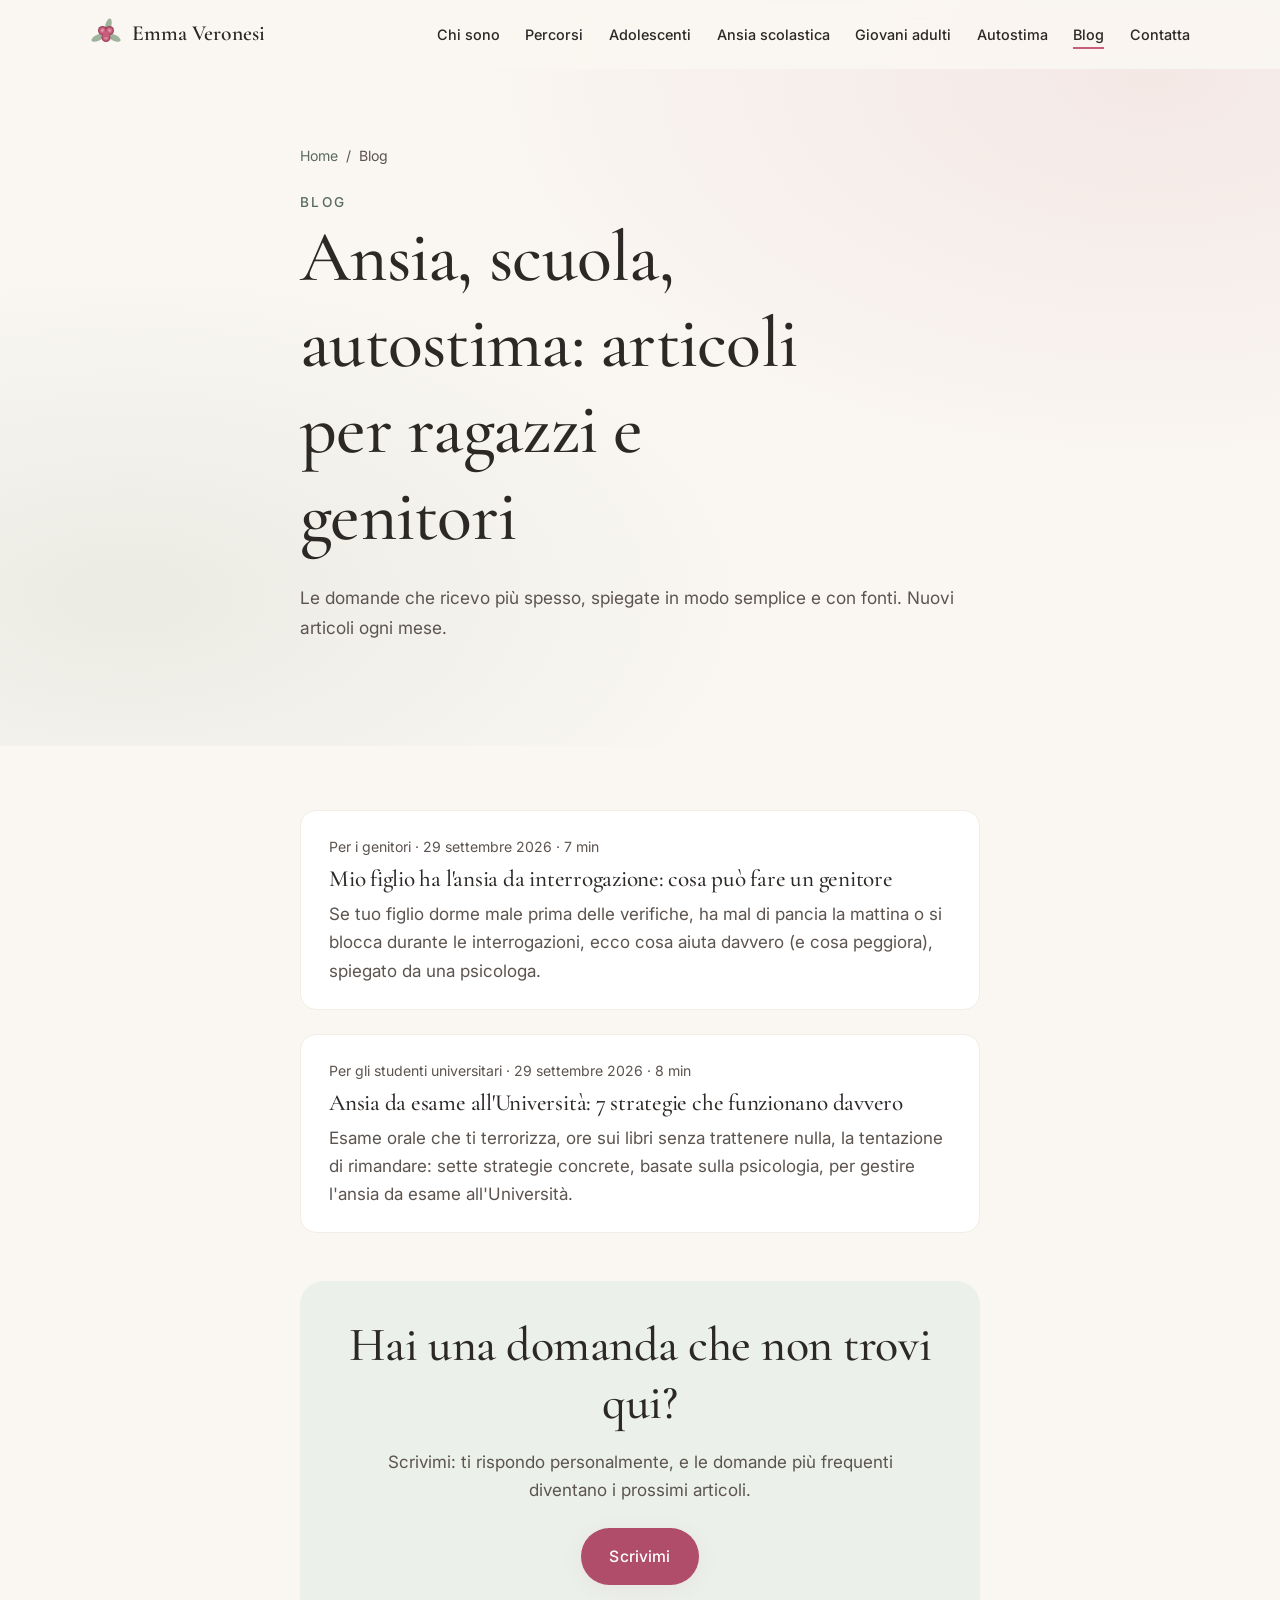
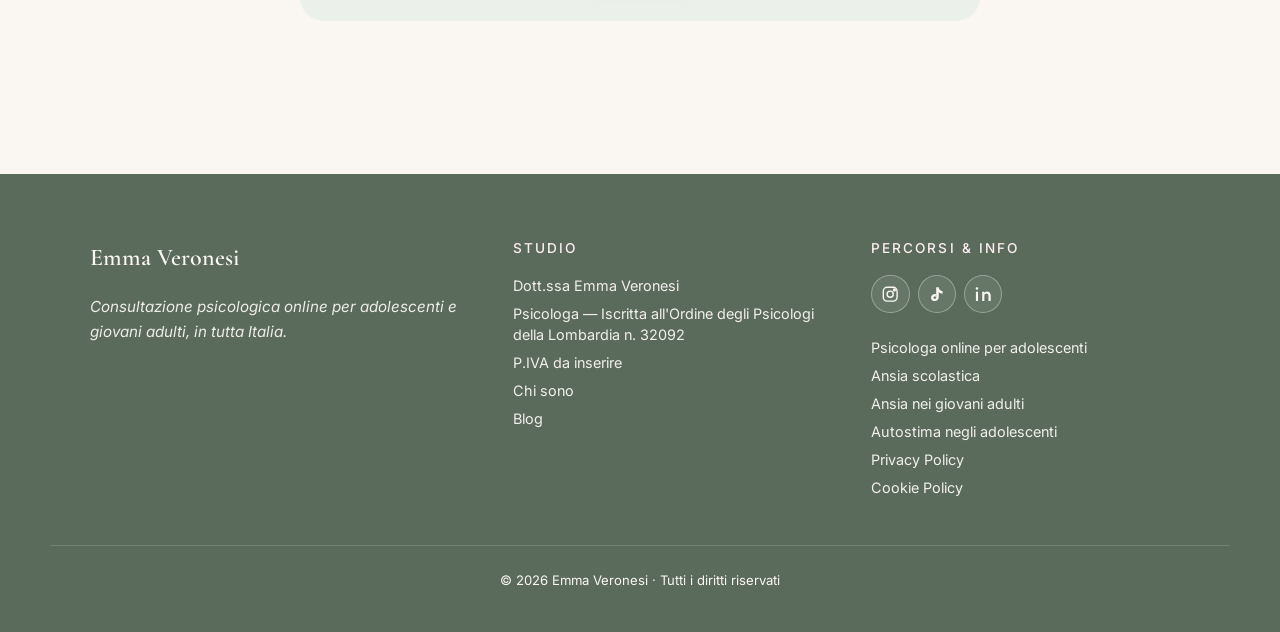
==== blog/index.html @ 48b8c6ce "SEO/GEO: deeper landing pages, entity schema, chi-sono, blog, llms.txt, speed fixes Search Console (" ====
<!DOCTYPE html>
<html lang="it">
<head>
  <meta charset="UTF-8" />
  <meta name="viewport" content="width=device-width, initial-scale=1.0" />
  <meta name="theme-color" content="#FAF7F2" />
  <title>Blog: ansia, scuola, autostima per ragazzi e genitori | Emma Veronesi</title>
  <meta name="description" content="Articoli chiari, scritti da una psicologa, su ansia scolastica, ansia da esame, autostima e crescita per adolescenti, giovani adulti e genitori." />
  <meta name="robots" content="index, follow, max-image-preview:large, max-snippet:-1" />
  <meta name="author" content="Dott.ssa Emma Veronesi" />
  <link rel="canonical" href="https://emma-allenamente.com/blog/index.html" />

  <meta property="og:site_name" content="Emma Veronesi — Psicologa online" />
  <meta property="og:title" content="Blog: ansia, scuola, autostima per ragazzi e genitori | Emma Veronesi" />
  <meta property="og:description" content="Articoli chiari, scritti da una psicologa, su ansia scolastica, ansia da esame, autostima e crescita per adolescenti, giovani adulti e genitori." />
  <meta property="og:image" content="https://emma-allenamente.com/assets/img/og-card.jpg" />
  <meta property="og:image:width" content="1200" />
  <meta property="og:image:height" content="630" />
  <meta property="og:image:alt" content="Camelia rosa, simbolo di Allenamente — Emma Veronesi psicologa" />
  <meta property="og:url" content="https://emma-allenamente.com/blog/index.html" />
  <meta property="og:type" content="website" />
  <meta property="og:locale" content="it_IT" />
  <meta name="twitter:card" content="summary_large_image" />
  <meta name="twitter:title" content="Blog: ansia, scuola, autostima per ragazzi e genitori | Emma Veronesi" />
  <meta name="twitter:description" content="Articoli chiari, scritti da una psicologa, su ansia scolastica, ansia da esame, autostima e crescita per adolescenti, giovani adulti e genitori." />
  <meta name="twitter:image" content="https://emma-allenamente.com/assets/img/og-card.jpg" />

  <script type="application/ld+json">
{
  "@context": "https://schema.org",
  "@graph": [
    {
      "@type": "BreadcrumbList",
      "itemListElement": [
        {
          "@type": "ListItem",
          "position": 1,
          "name": "Home",
          "item": "https://emma-allenamente.com/"
        },
        {
          "@type": "ListItem",
          "position": 2,
          "name": "Blog",
          "item": "https://emma-allenamente.com/blog/index.html"
        }
      ]
    },
    {
      "@type": "Blog",
      "@id": "https://emma-allenamente.com/blog/index.html",
      "url": "https://emma-allenamente.com/blog/index.html",
      "name": "Blog di Emma Veronesi — ansia, scuola, autostima",
      "inLanguage": "it-IT",
      "isPartOf": {
        "@id": "https://emma-allenamente.com/#website"
      },
      "author": {
        "@id": "https://emma-allenamente.com/#emma"
      },
      "blogPost": [
        {
          "@type": "BlogPosting",
          "@id": "https://emma-allenamente.com/blog/ansia-da-interrogazione-cosa-puo-fare-un-genitore.html#articolo",
          "headline": "Mio figlio ha l'ansia da interrogazione: cosa può fare un genitore",
          "url": "https://emma-allenamente.com/blog/ansia-da-interrogazione-cosa-puo-fare-un-genitore.html",
          "datePublished": "2026-09-29"
        },
        {
          "@type": "BlogPosting",
          "@id": "https://emma-allenamente.com/blog/ansia-da-esame-universita-strategie.html#articolo",
          "headline": "Ansia da esame all'Università: 7 strategie che funzionano davvero",
          "url": "https://emma-allenamente.com/blog/ansia-da-esame-universita-strategie.html",
          "datePublished": "2026-09-29"
        }
      ]
    },
    {
      "@type": "Person",
      "@id": "https://emma-allenamente.com/#emma",
      "name": "Emma Veronesi",
      "givenName": "Emma",
      "familyName": "Veronesi",
      "honorificPrefix": "Dott.ssa",
      "jobTitle": "Psicologa",
      "description": "Psicologa iscritta all'Ordine degli Psicologi della Lombardia (n. 32092). Consultazione psicologica online per adolescenti e giovani adulti: ansia, scuola e Università, autostima, relazioni.",
      "url": "https://emma-allenamente.com/chi-sono.html",
      "image": {
        "@type": "ImageObject",
        "@id": "https://emma-allenamente.com/#ritratto",
        "url": "https://emma-allenamente.com/assets/img/emma-portrait-600.jpg",
        "width": 600,
        "height": 800,
        "caption": "Dott.ssa Emma Veronesi, psicologa"
      },
      "sameAs": [
        "https://www.instagram.com/allenamente.emma/",
        "https://www.tiktok.com/@allenamente.emma",
        "https://www.linkedin.com/in/emma-veronesi/",
        "https://www.opl.it/iscritti-ricerca-avanzata.php"
      ],
      "alumniOf": {
        "@type": "CollegeOrUniversity",
        "name": "Università Cattolica del Sacro Cuore",
        "sameAs": "https://www.unicatt.it/"
      },
      "hasCredential": [
        {
          "@type": "EducationalOccupationalCredential",
          "credentialCategory": "degree",
          "name": "Laurea magistrale in Psicologia per il Benessere: Empowerment, Riabilitazione e Tecnologie Positive",
          "recognizedBy": {
            "@type": "CollegeOrUniversity",
            "name": "Università Cattolica del Sacro Cuore"
          }
        },
        {
          "@type": "EducationalOccupationalCredential",
          "credentialCategory": "license",
          "name": "Iscrizione all'Albo degli Psicologi della Lombardia, n. 32092",
          "identifier": "32092",
          "recognizedBy": {
            "@type": "Organization",
            "name": "Ordine degli Psicologi della Lombardia",
            "url": "https://www.opl.it/"
          }
        }
      ],
      "knowsAbout": [
        "psicologia dell'adolescenza",
        "psicologia dei giovani adulti",
        "ansia",
        "ansia scolastica",
        "ansia da esame",
        "autostima",
        "gestione delle emozioni",
        "mindfulness",
        "psicologia positiva",
        "consultazione psicologica online"
      ],
      "knowsLanguage": [
        "it"
      ],
      "worksFor": {
        "@id": "https://emma-allenamente.com/#studio"
      }
    }
  ]
}
</script>

  <link rel="icon" type="image/svg+xml" href="../assets/img/favicon.svg" />
  <link rel="preconnect" href="https://fonts.googleapis.com" />
  <link rel="preconnect" href="https://fonts.gstatic.com" crossorigin />
  <link rel="stylesheet" href="https://fonts.googleapis.com/css2?family=Cormorant+Garamond:ital,wght@0,400;0,500;0,600;1,400;1,500&family=Inter:wght@400;500;600&display=swap" />
  <link rel="stylesheet" href="../assets/css/styles.css" />
</head>
<body>
  <header class="site-header">
    <nav class="nav container" aria-label="Navigazione principale">
      <a href="../index.html" class="nav-brand" aria-label="Emma Veronesi - Home">
        <img src="../assets/img/favicon.svg" alt="" aria-hidden="true" width="32" height="32" />
        <span>Emma Veronesi</span>
      </a>
      <button class="nav-toggle" aria-label="Apri menu" aria-expanded="false" aria-controls="primary-nav">
        <span></span><span></span><span></span>
      </button>
      <ul class="nav-links" id="primary-nav">
        <li><a href="../chi-sono.html">Chi sono</a></li>
        <li><a href="../index.html#servizi">Percorsi</a></li>
        <li><a href="../psicologo-online-adolescenti.html">Adolescenti</a></li>
        <li><a href="../ansia-scolastica.html">Ansia scolastica</a></li>
        <li><a href="../ansia-giovani-adulti.html">Giovani adulti</a></li>
        <li><a href="../autostima-adolescenti.html">Autostima</a></li>
        <li><a href="../blog/index.html" class="active" aria-current="page">Blog</a></li>
        <li><a href="../index.html#contatta">Contatta</a></li>
      </ul>
    </nav>
  </header>

  <main>
    <section class="landing-hero">
      <div class="container landing-narrow">
        <nav class="breadcrumb" aria-label="Percorso di navigazione">
          <a href="../index.html">Home</a>
          <span aria-hidden="true">/</span>
          <span>Blog</span>
        </nav>
        <p class="eyebrow">Blog</p>
        <h1>Ansia, scuola, autostima: articoli per ragazzi e genitori</h1>
        <p class="landing-lead">Le domande che ricevo più spesso, spiegate in modo semplice e con fonti. Nuovi articoli ogni mese.</p>
      </div>
    </section>

    <section class="landing-body">
      <div class="container landing-narrow">
        <div class="blog-list">
          <a class="blog-card" href="ansia-da-interrogazione-cosa-puo-fare-un-genitore.html">
            <p class="meta-articolo">Per i genitori · <time datetime="2026-09-29">29 settembre 2026</time> · 7 min</p>
            <h2>Mio figlio ha l'ansia da interrogazione: cosa può fare un genitore</h2>
            <p>Se tuo figlio dorme male prima delle verifiche, ha mal di pancia la mattina o si blocca durante le interrogazioni, ecco cosa aiuta davvero (e cosa peggiora), spiegato da una psicologa.</p>
          </a>
          <a class="blog-card" href="ansia-da-esame-universita-strategie.html">
            <p class="meta-articolo">Per gli studenti universitari · <time datetime="2026-09-29">29 settembre 2026</time> · 8 min</p>
            <h2>Ansia da esame all'Università: 7 strategie che funzionano davvero</h2>
            <p>Esame orale che ti terrorizza, ore sui libri senza trattenere nulla, la tentazione di rimandare: sette strategie concrete, basate sulla psicologia, per gestire l'ansia da esame all'Università.</p>
          </a>
        </div>

        <aside class="landing-cta" style="margin-top:3rem">
          <h2>Hai una domanda che non trovi qui?</h2>
          <p>Scrivimi: ti rispondo personalmente, e le domande più frequenti diventano i prossimi articoli.</p>
          <a href="../index.html#contatta" class="btn btn-primary">Scrivimi</a>
        </aside>
      </div>
    </section>
  </main>

  <!--
    ===========================================================
    FOOTER — dati professionali obbligatori per legge
    ===========================================================
    DATI DA AGGIORNARE: P.IVA (cerca "P.IVA da inserire").
  -->
  <footer class="site-footer">
    <div class="container">
      <div>
        <div class="footer-brand">Emma Veronesi</div>
        <p class="footer-tagline">Consultazione psicologica online per adolescenti e giovani adulti, in tutta Italia.</p>
      </div>

      <div class="footer-col">
        <p class="h5">Studio</p>
        <p>Dott.ssa Emma Veronesi</p>
        <p>Psicologa — Iscritta all'Ordine degli Psicologi della Lombardia n. 32092</p>
        <p>P.IVA da inserire</p>
        <p><a href="../chi-sono.html">Chi sono</a></p>
        <p><a href="../blog/index.html">Blog</a></p>
      </div>

      <div class="footer-col">
        <p class="h5">Percorsi &amp; Info</p>
        <div class="footer-social-links" aria-label="Canali social">
          <a class="social-icon-link social-instagram" href="https://www.instagram.com/allenamente.emma/" target="_blank" rel="noopener me" aria-label="Instagram di allenamente.emma">
            <svg viewBox="0 0 24 24" aria-hidden="true">
              <rect x="3" y="3" width="18" height="18" rx="5" />
              <circle cx="12" cy="12" r="4" />
              <circle cx="17.5" cy="6.5" r="1.2" />
            </svg>
          </a>
          <a class="social-icon-link social-tiktok" href="https://www.tiktok.com/@allenamente.emma" target="_blank" rel="noopener me" aria-label="TikTok di allenamente.emma">
            <svg viewBox="0 0 24 24" aria-hidden="true">
              <path d="M14 3c.4 3 2.1 4.9 5 5.2v3.1c-1.8-.1-3.4-.7-5-1.8v6.2c0 3.2-2.2 5.3-5.2 5.3-2.8 0-4.8-1.9-4.8-4.5 0-2.8 2.2-4.7 5.2-4.7.4 0 .8 0 1.1.1v3.3c-.4-.1-.8-.2-1.2-.2-1.1 0-1.9.6-1.9 1.5s.7 1.5 1.7 1.5c1.1 0 1.8-.7 1.8-2V3h3.3Z" />
            </svg>
          </a>
          <a class="social-icon-link social-linkedin" href="https://www.linkedin.com/in/emma-veronesi/" target="_blank" rel="noopener me" aria-label="LinkedIn di Emma Veronesi">
            <svg viewBox="0 0 24 24" aria-hidden="true">
              <path d="M5.3 8.7H2.5V21h2.8V8.7ZM3.9 3C2.9 3 2.2 3.7 2.2 4.6s.7 1.6 1.7 1.6 1.7-.7 1.7-1.6S4.9 3 3.9 3ZM21.8 14c0-3.7-2-5.6-4.7-5.6-2.1 0-3.1 1.2-3.6 2V8.7h-2.8V21h2.8v-6.8c0-1.8 1-3 2.5-3s2.9 1.1 2.9 3.1V21h2.9v-7Z" />
            </svg>
          </a>
        </div>
        <p><a href="../psicologo-online-adolescenti.html">Psicologa online per adolescenti</a></p>
        <p><a href="../ansia-scolastica.html">Ansia scolastica</a></p>
        <p><a href="../ansia-giovani-adulti.html">Ansia nei giovani adulti</a></p>
        <p><a href="../autostima-adolescenti.html">Autostima negli adolescenti</a></p>
        <p><a href="../privacy.html">Privacy Policy</a></p>
        <p><a href="../cookie.html">Cookie Policy</a></p>
      </div>
    </div>

    <div class="footer-bottom">
      © <span data-year>2026</span> Emma Veronesi · Tutti i diritti riservati
    </div>
  </footer>

  <script src="../assets/js/config.js"></script>
  <script src="../assets/js/main.js"></script>
</body>
</html>
---- assets/css/styles.css ----
/* ============================================================
   Sito Emma Veronesi — Foglio di stile principale
   Palette derivata dalla camelia: rosa cipria + verde salvia
   ============================================================ */

/* ---------- Design tokens ---------- */
:root {
  /* Colori */
  --rosa-camelia: #C75D7A;
  --rosa-bottone: #B04D6A; /* rosa più scuro per i bottoni: contrasto AA con testo bianco */
  --rosa-cipria:  #E8A5B3;
  --rosa-pallido: #F5D5DD;
  --rosa-velo:    #FBEEF1;
  --verde-salvia: #8FA68E;
  --verde-foglia: #5A6B5C;
  --verde-velo:   #EBF0EA;
  --crema:        #FAF7F2;
  --crema-scuro:  #F2EDE5;
  --testo:        #2C2826;
  --testo-soft:   #5C544F;
  --bianco:       #FFFFFF;

  /* Tipografia */
  --font-serif: 'Cormorant Garamond', Georgia, 'Times New Roman', serif;
  --font-sans:  'Inter', -apple-system, BlinkMacSystemFont, 'Segoe UI', sans-serif;

  /* Spaziature */
  --space-xs:  0.5rem;
  --space-s:   1rem;
  --space-m:   1.5rem;
  --space-l:   2.5rem;
  --space-xl:  4rem;
  --space-xxl: 6rem;

  /* Layout */
  --content-max: 1180px;
  --reading-max: 680px;
  --radius-s: 8px;
  --radius-m: 16px;
  --radius-l: 24px;
  --radius-pill: 999px;

  /* Ombre */
  --shadow-soft: 0 4px 20px rgba(199, 93, 122, 0.08);
  --shadow-medium: 0 8px 40px rgba(199, 93, 122, 0.12);
  --shadow-strong: 0 16px 60px rgba(90, 107, 92, 0.15);

  /* Animazioni */
  --ease: cubic-bezier(0.4, 0, 0.2, 1);
  --transition-fast: 200ms var(--ease);
  --transition: 350ms var(--ease);
}

/* ---------- Reset ---------- */
*, *::before, *::after { box-sizing: border-box; }
* { margin: 0; padding: 0; }

html {
  scroll-behavior: smooth;
  scroll-padding-top: 90px;
  -webkit-font-smoothing: antialiased;
  -moz-osx-font-smoothing: grayscale;
  text-size-adjust: 100%;
}

body {
  font-family: var(--font-sans);
  font-size: 17px;
  line-height: 1.65;
  color: var(--testo);
  background-color: var(--crema);
  overflow-x: hidden;
}

img, svg { display: block; max-width: 100%; height: auto; }
button { cursor: pointer; font: inherit; border: none; background: none; }
a { color: inherit; text-decoration: none; }
ul, ol { list-style: none; }

/* ---------- Tipografia ---------- */
h1, h2, h3, h4 {
  font-family: var(--font-serif);
  font-weight: 500;
  line-height: 1.2;
  letter-spacing: -0.01em;
  color: var(--testo);
}

h1 { font-size: clamp(2.5rem, 6vw, 4.5rem); }
h2 { font-size: clamp(2rem, 4vw, 3rem); }
h3 { font-size: clamp(1.4rem, 2.5vw, 1.75rem); }

p { color: var(--testo-soft); }

.eyebrow {
  font-family: var(--font-sans);
  font-size: 0.85rem;
  font-weight: 500;
  letter-spacing: 0.18em;
  text-transform: uppercase;
  color: var(--verde-foglia);
}

/* ---------- Layout helpers ---------- */
.container {
  max-width: var(--content-max);
  margin-inline: auto;
  padding-inline: clamp(1.25rem, 4vw, 2.5rem);
}

section {
  padding-block: clamp(4rem, 10vw, 7rem);
}

section.bg-velo {
  background-color: var(--rosa-velo);
}

section.bg-crema-scuro {
  background-color: var(--crema-scuro);
}

.section-header {
  text-align: center;
  max-width: 720px;
  margin: 0 auto var(--space-xl);
}

.section-header .eyebrow {
  display: inline-block;
  margin-bottom: var(--space-s);
}

.section-header h2 {
  margin-bottom: var(--space-m);
}

.section-header p {
  font-size: 1.1rem;
}

/* ---------- Bottoni ---------- */
.btn {
  display: inline-flex;
  align-items: center;
  gap: 0.5rem;
  padding: 0.95rem 1.75rem;
  border-radius: var(--radius-pill);
  font-weight: 500;
  font-size: 0.98rem;
  letter-spacing: 0.01em;
  transition: all var(--transition);
  white-space: nowrap;
  text-align: center;
  justify-content: center;
}

.btn-primary {
  background-color: var(--rosa-bottone);
  color: var(--bianco);
  box-shadow: var(--shadow-soft);
}

.btn-primary:hover {
  background-color: #9E4260;
  transform: translateY(-2px);
  box-shadow: var(--shadow-medium);
}

.btn-secondary {
  background-color: transparent;
  color: var(--verde-foglia);
  border: 1.5px solid var(--verde-salvia);
}

.btn-secondary:hover {
  background-color: var(--verde-velo);
  border-color: var(--verde-foglia);
}

.btn-whatsapp {
  background-color: #25D366;
  color: var(--bianco);
}

.btn-whatsapp:hover {
  background-color: #1DA851;
  transform: translateY(-2px);
}

.btn-disabled,
.btn-disabled:hover {
  background-color: var(--verde-salvia);
  color: var(--bianco);
  cursor: not-allowed;
  opacity: 0.72;
  transform: none;
  box-shadow: none;
}

/* ---------- Header / Navigation ---------- */
.site-header {
  position: fixed;
  top: 0;
  left: 0;
  right: 0;
  z-index: 100;
  background-color: rgba(250, 247, 242, 0.85);
  backdrop-filter: saturate(180%) blur(20px);
  -webkit-backdrop-filter: saturate(180%) blur(20px);
  border-bottom: 1px solid transparent;
  transition: border-color var(--transition);
}

.site-header.scrolled {
  border-bottom-color: rgba(143, 166, 142, 0.2);
}

.nav {
  display: flex;
  align-items: center;
  justify-content: space-between;
  padding-block: 1rem;
}

.nav-brand {
  display: flex;
  align-items: center;
  gap: 0.6rem;
  font-family: var(--font-serif);
  font-size: 1.35rem;
  font-weight: 600;
  color: var(--testo);
}

.nav-brand img { width: 32px; height: 32px; }

.nav-links {
  display: flex;
  gap: 1.6rem;
  align-items: center;
}

.nav-links a {
  font-size: 0.9rem;
  white-space: nowrap;
  font-weight: 500;
  color: var(--testo);
  position: relative;
  transition: color var(--transition-fast);
}

.nav-links a::after {
  content: '';
  position: absolute;
  bottom: -6px;
  left: 0;
  right: 0;
  height: 1.5px;
  background-color: var(--rosa-camelia);
  transform: scaleX(0);
  transition: transform var(--transition);
}

.nav-links a:hover::after,
.nav-links a.active::after {
  transform: scaleX(1);
}

.nav-toggle {
  display: none;
  width: 40px;
  height: 40px;
  position: relative;
}

.nav-toggle span {
  position: absolute;
  left: 8px;
  right: 8px;
  height: 2px;
  background-color: var(--testo);
  border-radius: 2px;
  transition: all var(--transition);
}

.nav-toggle span:nth-child(1) { top: 14px; }
.nav-toggle span:nth-child(2) { top: 19px; }
.nav-toggle span:nth-child(3) { top: 24px; }

.nav-toggle.open span:nth-child(1) {
  top: 19px;
  transform: rotate(45deg);
}
.nav-toggle.open span:nth-child(2) { opacity: 0; }
.nav-toggle.open span:nth-child(3) {
  top: 19px;
  transform: rotate(-45deg);
}

/* ---------- Hero ---------- */
.hero {
  position: relative;
  min-height: 100vh;
  display: flex;
  align-items: center;
  padding-top: 100px;
  padding-bottom: var(--space-xl);
  overflow: hidden;
}

.hero-grid {
  display: grid;
  grid-template-columns: 1.1fr 0.9fr;
  gap: clamp(2rem, 5vw, 5rem);
  align-items: center;
}

.hero-text .eyebrow {
  margin-bottom: var(--space-m);
}

.hero-text h1 {
  margin-bottom: var(--space-m);
  white-space: pre-line;
}

.hero-text h1 .accent {
  font-style: italic;
  color: var(--rosa-camelia);
  font-weight: 400;
}

.hero-text p {
  font-size: 1.15rem;
  margin-bottom: var(--space-l);
  max-width: 520px;
}

.hero-actions {
  display: flex;
  gap: var(--space-s);
  flex-wrap: wrap;
}

.hero-image {
  position: relative;
  aspect-ratio: 3 / 4;
  border-radius: var(--radius-l);
  overflow: hidden;
  box-shadow: var(--shadow-strong);
}

.hero-image img {
  width: 100%;
  height: 100%;
  object-fit: cover;
}

.hero-image::after {
  content: '';
  position: absolute;
  inset: 0;
  background: linear-gradient(180deg, transparent 60%, rgba(199, 93, 122, 0.15));
}

/* Decorazioni floating della camelia */
.hero-decoration {
  position: absolute;
  pointer-events: none;
  opacity: 0.55;
  z-index: 0;
}

.hero-decoration.top-right {
  top: 80px;
  right: -100px;
  width: 280px;
  transform: rotate(-15deg);
}

.hero-decoration.bottom-left {
  bottom: -80px;
  left: -120px;
  width: 320px;
  transform: rotate(25deg);
  opacity: 0.35;
}

.hero-decoration img {
  border-radius: 50%;
  filter: blur(0.5px);
}

/* ---------- Sezione Emma ---------- */
.emma-grid {
  display: grid;
  grid-template-columns: 0.9fr 1.1fr;
  gap: clamp(2rem, 5vw, 4.5rem);
  align-items: start;
}

.emma-portrait {
  position: relative;
  aspect-ratio: 4 / 5;
  border-radius: var(--radius-l);
  overflow: hidden;
  box-shadow: var(--shadow-medium);
}

.emma-portrait img {
  width: 100%;
  height: 100%;
  object-fit: cover;
}

.emma-portrait::before {
  content: '';
  position: absolute;
  top: -20px;
  left: -20px;
  right: 20px;
  bottom: 20px;
  border: 1.5px solid var(--rosa-cipria);
  border-radius: var(--radius-l);
  z-index: -1;
}

.emma-bio h2 {
  margin-bottom: var(--space-s);
}

.emma-credenziali {
  display: inline-block;
  margin-bottom: var(--space-l);
  padding: 0.4rem 0.95rem;
  background-color: var(--verde-velo);
  color: var(--verde-foglia);
  border-radius: var(--radius-pill);
  font-size: 0.85rem;
  font-weight: 500;
}

.emma-bio p {
  margin-bottom: var(--space-m);
  font-size: 1.02rem;
}

.emma-valori {
  margin-top: var(--space-xl);
  display: grid;
  grid-template-columns: repeat(auto-fit, minmax(220px, 1fr));
  gap: var(--space-m);
}

.valore-card {
  padding: var(--space-m);
  background-color: var(--bianco);
  border-radius: var(--radius-m);
  border: 1px solid var(--crema-scuro);
  transition: all var(--transition);
}

.valore-card:hover {
  transform: translateY(-4px);
  box-shadow: var(--shadow-soft);
  border-color: var(--rosa-cipria);
}

.valore-card h4,
.valore-card .h4 {
  font-size: 1.15rem;
  margin-bottom: var(--space-xs);
  color: var(--rosa-camelia);
}

.valore-card p {
  font-size: 0.95rem;
  line-height: 1.55;
}

/* ---------- Sezione Servizi ---------- */
.servizi-grid {
  display: grid;
  grid-template-columns: repeat(auto-fit, minmax(260px, 1fr));
  gap: var(--space-m);
  margin-bottom: var(--space-xxl);
}

.servizio-card {
  padding: var(--space-l) var(--space-m);
  background-color: var(--bianco);
  border-radius: var(--radius-m);
  text-align: center;
  transition: all var(--transition);
  border: 1px solid transparent;
}

.servizio-card:hover {
  transform: translateY(-6px);
  box-shadow: var(--shadow-medium);
  border-color: var(--rosa-cipria);
}

.servizio-icon {
  width: 64px;
  height: 64px;
  margin: 0 auto var(--space-m);
  display: flex;
  align-items: center;
  justify-content: center;
  background-color: var(--rosa-velo);
  border-radius: 50%;
  color: var(--rosa-camelia);
}

.servizio-icon svg { width: 30px; height: 30px; }

.servizio-card h3 {
  margin-bottom: var(--space-s);
  font-size: 1.4rem;
}

.servizio-card p {
  font-size: 0.97rem;
  line-height: 1.6;
}

/* Modalità (come funziona) */
.modalita {
  background-color: var(--verde-velo);
  border-radius: var(--radius-l);
  padding: clamp(2rem, 5vw, 3.5rem);
}

.modalita h3 {
  text-align: center;
  margin-bottom: var(--space-l);
  color: var(--verde-foglia);
}

.modalita-passi {
  display: grid;
  grid-template-columns: repeat(auto-fit, minmax(220px, 1fr));
  gap: var(--space-l);
  position: relative;
}

.passo {
  text-align: center;
  position: relative;
}

.passo-numero {
  display: inline-flex;
  width: 48px;
  height: 48px;
  align-items: center;
  justify-content: center;
  background-color: var(--rosa-camelia);
  color: var(--bianco);
  border-radius: 50%;
  font-family: var(--font-serif);
  font-size: 1.4rem;
  font-weight: 600;
  margin-bottom: var(--space-s);
}

.passo h4 {
  font-family: var(--font-serif);
  font-size: 1.25rem;
  margin-bottom: var(--space-xs);
  color: var(--testo);
}

.passo p {
  font-size: 0.95rem;
  line-height: 1.55;
}

/* ---------- FAQ ---------- */
.faq-list {
  max-width: 760px;
  margin: 0 auto;
  display: flex;
  flex-direction: column;
  gap: var(--space-s);
}

.faq-item {
  background-color: var(--bianco);
  border-radius: var(--radius-m);
  box-shadow: var(--shadow-soft);
  padding: 0;
  overflow: hidden;
}

.faq-item summary {
  cursor: pointer;
  list-style: none;
  font-family: var(--font-serif);
  font-size: 1.15rem;
  font-weight: 500;
  color: var(--testo);
  padding: 1.1rem 1.35rem;
  position: relative;
  padding-right: 3rem;
}

.faq-item summary::-webkit-details-marker {
  display: none;
}

.faq-item summary::after {
  content: "+";
  position: absolute;
  right: 1.25rem;
  top: 50%;
  transform: translateY(-50%);
  color: var(--rosa-camelia);
  font-size: 1.4rem;
  font-weight: 400;
  line-height: 1;
}

.faq-item[open] summary::after {
  content: "−";
}

.faq-item p {
  padding: 0 1.35rem 1.25rem;
  margin: 0;
  font-size: 0.97rem;
  line-height: 1.65;
  color: var(--testo-soft);
}

/* ---------- Sezione Contatta ---------- */
.contatta-grid {
  display: grid;
  grid-template-columns: 1.3fr 1fr;
  gap: var(--space-xl);
  max-width: 1080px;
  margin: 0 auto;
}

.contatta-form {
  background-color: var(--bianco);
  padding: clamp(1.75rem, 4vw, 2.5rem);
  border-radius: var(--radius-l);
  box-shadow: var(--shadow-soft);
}

.form-row {
  margin-bottom: var(--space-m);
}

.form-row label {
  display: block;
  font-size: 0.9rem;
  font-weight: 500;
  color: var(--testo);
  margin-bottom: 0.4rem;
}

.form-row input,
.form-row textarea {
  width: 100%;
  padding: 0.85rem 1rem;
  border: 1.5px solid var(--crema-scuro);
  border-radius: var(--radius-s);
  font-family: var(--font-sans);
  font-size: 1rem;
  color: var(--testo);
  background-color: var(--crema);
  transition: all var(--transition-fast);
}

.form-row input:focus,
.form-row textarea:focus {
  outline: none;
  border-color: var(--rosa-cipria);
  background-color: var(--bianco);
  box-shadow: 0 0 0 4px var(--rosa-velo);
}

.form-row textarea {
  resize: vertical;
  min-height: 130px;
}

.form-consent {
  display: flex;
  align-items: flex-start;
  gap: 0.7rem;
  margin-bottom: var(--space-m);
  font-size: 0.9rem;
  color: var(--testo-soft);
  line-height: 1.5;
}

.form-consent input {
  margin-top: 0.3rem;
  width: 18px;
  height: 18px;
  accent-color: var(--rosa-camelia);
  flex-shrink: 0;
}

.form-consent a {
  color: #A8496A;
  text-decoration: underline;
}

.form-row.honeypot {
  position: absolute;
  left: -9999px;
  pointer-events: none;
  opacity: 0;
}

.form-feedback {
  margin-top: var(--space-m);
  padding: var(--space-s) var(--space-m);
  border-radius: var(--radius-s);
  font-size: 0.95rem;
  display: none;
}

.form-feedback.success {
  display: block;
  background-color: var(--verde-velo);
  color: var(--verde-foglia);
  border-left: 3px solid var(--verde-salvia);
}

.form-feedback.error {
  display: block;
  background-color: var(--rosa-velo);
  color: var(--rosa-camelia);
  border-left: 3px solid var(--rosa-camelia);
}

/* Sidebar contatti (WhatsApp + avviso) */
.contatta-side {
  display: flex;
  flex-direction: column;
  gap: var(--space-m);
}

.whatsapp-card {
  background: linear-gradient(135deg, var(--verde-velo) 0%, var(--rosa-velo) 100%);
  padding: var(--space-l);
  border-radius: var(--radius-l);
  text-align: center;
}

.whatsapp-card h4,
.whatsapp-card .h4 {
  font-family: var(--font-serif);
  font-size: 1.3rem;
  margin-bottom: var(--space-s);
  color: var(--testo);
}

.whatsapp-card p {
  font-size: 0.95rem;
  margin-bottom: var(--space-m);
}

.social-card {
  background-color: var(--bianco);
  padding: var(--space-l);
  border-radius: var(--radius-l);
  text-align: center;
  box-shadow: var(--shadow-soft);
}

.social-card h4,
.social-card .h4 {
  font-family: var(--font-serif);
  font-size: 1.3rem;
  margin-bottom: var(--space-s);
  color: var(--testo);
}

.social-card p {
  font-size: 0.95rem;
  margin-bottom: var(--space-m);
}

.social-links {
  display: flex;
  flex-wrap: wrap;
  justify-content: center;
  gap: var(--space-xs);
}

.social-links a {
  display: inline-flex;
  align-items: center;
  justify-content: center;
  padding: 0.55rem 0.9rem;
  border-radius: var(--radius-pill);
  border: 1px solid var(--verde-salvia);
  color: var(--verde-foglia);
  font-size: 0.9rem;
  font-weight: 500;
}

.social-links a:hover {
  background-color: var(--verde-velo);
}

.social-links-icons {
  gap: var(--space-s);
}

.social-icon-link {
  display: inline-grid;
  place-items: center;
  width: 2.9rem;
  height: 2.9rem;
  padding: 0;
  border-radius: 50%;
  box-sizing: border-box;
}

.social-links .social-icon-link {
  padding: 0;
}

.social-icon-link svg {
  display: block;
  width: 1.35rem;
  height: 1.35rem;
  fill: none;
  stroke: currentColor;
  stroke-width: 1.8;
  stroke-linecap: round;
  stroke-linejoin: round;
}

.social-tiktok svg,
.social-linkedin svg {
  fill: currentColor;
  stroke: none;
}

.social-instagram {
  color: #C13584;
}

.social-tiktok {
  color: #111111;
}

.social-linkedin {
  color: #0A66C2;
}

.footer-social-links {
  display: flex;
  gap: var(--space-xs);
  margin-bottom: var(--space-m);
}

.footer-social-links .social-icon-link {
  width: 2.4rem;
  height: 2.4rem;
  border: 1px solid rgba(250, 247, 242, 0.35);
  color: var(--crema);
  background-color: rgba(250, 247, 242, 0.08);
}

.footer-social-links .social-icon-link:hover {
  border-color: var(--rosa-cipria);
  color: var(--rosa-cipria);
  background-color: rgba(250, 247, 242, 0.14);
}

.footer-social-links .social-icon-link svg {
  width: 1.15rem;
  height: 1.15rem;
}

.avviso-riservatezza {
  background-color: var(--crema-scuro);
  padding: var(--space-m);
  border-radius: var(--radius-m);
  border-left: 3px solid var(--verde-salvia);
}

.avviso-riservatezza p {
  font-size: 0.85rem;
  line-height: 1.55;
  color: var(--testo-soft);
  margin: 0;
}

/* ---------- Footer ---------- */
.site-footer {
  background-color: var(--verde-foglia);
  color: var(--crema);
  padding-block: var(--space-xl) var(--space-l);
}

.site-footer .container {
  display: grid;
  grid-template-columns: 1.2fr 1fr 1fr;
  gap: var(--space-l);
  align-items: start;
}

.footer-brand {
  font-family: var(--font-serif);
  font-size: 1.5rem;
  font-weight: 600;
  margin-bottom: var(--space-s);
}

.footer-tagline {
  font-style: italic;
  color: rgba(250, 247, 242, 0.92);
  font-size: 0.95rem;
}

.footer-col h5,
.footer-col .h5 {
  font-size: 0.85rem;
  letter-spacing: 0.15em;
  text-transform: uppercase;
  margin-bottom: var(--space-s);
  color: var(--rosa-velo);
  font-family: var(--font-sans);
  font-weight: 500;
}

.footer-col p,
.footer-col a {
  font-size: 0.9rem;
  color: rgba(250, 247, 242, 0.95);
  margin-bottom: 0.4rem;
  display: block;
  line-height: 1.5;
}

.footer-col a:hover {
  color: var(--rosa-cipria);
}

.footer-col .footer-social-links .social-icon-link {
  display: inline-grid;
  place-items: center;
  margin-bottom: 0;
  line-height: 1;
  padding: 0;
  box-sizing: border-box;
}

.footer-col .footer-social-links .social-icon-link svg {
  display: block;
  margin: 0;
}

.footer-bottom {
  max-width: var(--content-max);
  margin: var(--space-l) auto 0;
  padding: var(--space-m) clamp(1.25rem, 4vw, 2.5rem) 0;
  border-top: 1px solid rgba(250, 247, 242, 0.15);
  text-align: center;
  font-size: 0.82rem;
  color: var(--crema);
}

/* ---------- Pagine legali (privacy, cookie, 404) ---------- */
.legal-page {
  padding-top: 130px;
  padding-bottom: var(--space-xxl);
}

.legal-page .container {
  max-width: var(--reading-max);
}

.legal-page h1 {
  margin-bottom: var(--space-l);
  font-size: clamp(2rem, 4vw, 3rem);
}

.legal-page h2 {
  margin-top: var(--space-l);
  margin-bottom: var(--space-s);
  font-size: 1.5rem;
}

.legal-page h3 {
  margin-top: var(--space-m);
  margin-bottom: var(--space-xs);
  font-size: 1.2rem;
}

.legal-page p,
.legal-page li {
  margin-bottom: var(--space-s);
  line-height: 1.7;
}

.legal-page ul {
  padding-left: 1.5rem;
  list-style: disc;
}

.legal-page ul li { margin-bottom: 0.4rem; }

.legal-page a {
  color: var(--rosa-camelia);
  text-decoration: underline;
}

.back-home {
  display: inline-flex;
  align-items: center;
  gap: 0.4rem;
  margin-bottom: var(--space-l);
  color: var(--verde-foglia);
  font-size: 0.9rem;
}

.back-home:hover { color: var(--rosa-camelia); }

/* ---------- Landing pages (SEO intent) ---------- */
.landing-hero {
  padding: calc(80px + var(--space-xl)) 0 var(--space-xl);
  background:
    radial-gradient(ellipse at 90% 10%, rgba(216, 164, 168, 0.18), transparent 45%),
    radial-gradient(ellipse at 10% 80%, rgba(143, 163, 140, 0.14), transparent 40%),
    var(--crema, #FAF7F2);
}

.breadcrumb {
  display: flex;
  flex-wrap: wrap;
  gap: 0.5rem;
  align-items: center;
  font-size: 0.88rem;
  color: var(--testo-soft);
  margin-bottom: var(--space-m);
}

.breadcrumb a {
  color: var(--verde-foglia);
}

.breadcrumb a:hover {
  color: var(--rosa-camelia);
}

.landing-hero h1 {
  max-width: 16ch;
  margin-bottom: var(--space-m);
}

.landing-lead {
  max-width: 42rem;
  font-size: 1.08rem;
  line-height: 1.7;
  margin-bottom: var(--space-l);
}

.landing-body {
  padding: var(--space-xl) 0 calc(var(--space-xl) * 1.4);
}

.landing-narrow {
  max-width: 760px;
}

.landing-block {
  margin-bottom: var(--space-xl);
}

.landing-block h2 {
  margin-bottom: var(--space-m);
  color: var(--verde-foglia);
}

.landing-block p {
  margin-bottom: 1rem;
  line-height: 1.7;
}

.landing-list {
  margin: 0 0 1rem 1.2rem;
  padding: 0;
  list-style: disc;
}

.landing-list li {
  margin-bottom: 0.45rem;
  color: var(--testo-soft);
  line-height: 1.55;
}

.landing-cta {
  background-color: var(--verde-velo);
  border-radius: var(--radius-l);
  padding: clamp(1.5rem, 4vw, 2.25rem);
  margin: var(--space-xl) 0;
  text-align: center;
}

.landing-cta h2 {
  margin-bottom: var(--space-s);
}

.landing-cta p {
  max-width: 36rem;
  margin: 0 auto var(--space-m);
}

.landing-faq h2,
.related-paths h2 {
  margin-bottom: var(--space-m);
  color: var(--verde-foglia);
}

.related-grid {
  display: grid;
  grid-template-columns: repeat(auto-fit, minmax(200px, 1fr));
  gap: var(--space-s);
}

.related-card {
  display: block;
  padding: 1.1rem 1.2rem;
  background: var(--bianco);
  border-radius: var(--radius-m);
  box-shadow: var(--shadow-soft);
  color: var(--testo);
  font-family: var(--font-serif);
  font-size: 1.05rem;
  transition: transform 200ms var(--ease), box-shadow 200ms var(--ease);
}

.related-card:hover {
  transform: translateY(-2px);
  color: var(--rosa-camelia);
}

/* ---------- Animazioni reveal on scroll ---------- */
.reveal {
  opacity: 0;
  transform: translateY(20px);
  transition: opacity 700ms var(--ease), transform 700ms var(--ease);
}

.reveal.visible {
  opacity: 1;
  transform: translateY(0);
}

/* Riduce le animazioni se l'utente lo preferisce */
@media (prefers-reduced-motion: reduce) {
  *, *::before, *::after {
    animation-duration: 0.01ms !important;
    transition-duration: 0.01ms !important;
  }
  html { scroll-behavior: auto; }
  .reveal { opacity: 1; transform: none; }
}

/* ---------- Responsive ---------- */
@media (max-width: 900px) {
  .hero-grid,
  .emma-grid,
  .contatta-grid {
    grid-template-columns: 1fr;
  }

  .hero {
    min-height: auto;
    padding-top: 120px;
  }

  .hero-image {
    max-width: 380px;
    margin: 0 auto;
  }

  .emma-portrait {
    max-width: 380px;
    margin: 0 auto var(--space-l);
  }

  .emma-portrait::before { display: none; }

  .site-footer .container {
    grid-template-columns: 1fr;
    text-align: center;
  }
}

@media (max-width: 1000px) {
  .nav-toggle { display: block; }

  .nav-links {
    position: fixed;
    top: 70px;
    left: 0;
    right: 0;
    flex-direction: column;
    background-color: var(--crema);
    padding: var(--space-l) var(--space-m);
    gap: var(--space-m);
    border-bottom: 1px solid var(--crema-scuro);
    transform: translateY(-120%);
    transition: transform var(--transition);
  }

  .nav-links.open { transform: translateY(0); }

  .nav-links a {
    font-size: 1.1rem;
    padding-block: 0.5rem;
  }
}

@media (max-width: 720px) {
  .hero-decoration { display: none; }

  .hero-actions {
    flex-direction: column;
    align-items: stretch;
  }

  .btn { width: 100%; }
}

/* ---------- Aggiunte SEO/GEO (set 2026) ---------- */

/* Hero: nessuna animazione reveal sopra la piega (LCP) — vedi index.html */
.hero-text, .hero-image { opacity: 1; transform: none; }

/* Risposta diretta in apertura delle landing (snippet / AI answer) */
.risposta-diretta {
  border-left: 3px solid var(--rosa-camelia);
  background-color: var(--bianco);
  border-radius: 0 var(--radius-m) var(--radius-m) 0;
  padding: 1rem 1.25rem;
  margin: 0 0 var(--space-l);
  font-size: 1.05rem;
  line-height: 1.65;
  color: var(--testo);
}

/* Box "In breve" degli articoli */
.in-breve {
  background-color: var(--verde-velo);
  border-radius: var(--radius-m);
  padding: 1.25rem 1.5rem;
  margin: 0 0 var(--space-l);
}
.in-breve h2 {
  font-size: 1.1rem;
  margin-bottom: 0.5rem;
  color: var(--verde-foglia);
}
.in-breve ul { margin-left: 1.1rem; list-style: disc; }
.in-breve li { color: var(--testo-soft); margin-bottom: 0.3rem; }

/* Riquadro autore / revisione (E-E-A-T) */
.autore-box {
  display: flex;
  gap: 1rem;
  align-items: center;
  background-color: var(--bianco);
  border: 1px solid var(--crema-scuro);
  border-radius: var(--radius-m);
  padding: 1rem 1.25rem;
  margin: var(--space-l) 0;
}
.autore-box img { width: 64px; height: 64px; border-radius: 50%; object-fit: cover; flex-shrink: 0; }
.autore-box p { margin: 0; font-size: 0.92rem; }
.autore-box strong { color: var(--testo); }
.meta-articolo {
  font-size: 0.88rem;
  color: var(--testo-soft);
  margin-bottom: var(--space-m);
}

/* Elenco fonti in fondo alle pagine */
.fonti { font-size: 0.88rem; color: var(--testo-soft); }
.fonti ol { margin-left: 1.2rem; list-style: decimal; }
.fonti li { margin-bottom: 0.4rem; }
.fonti a, .landing-block a:not(.btn), .articolo a:not(.btn) {
  color: var(--verde-foglia);
  text-decoration: underline;
  text-decoration-color: var(--verde-salvia);
  text-underline-offset: 3px;
}
.fonti a:hover, .landing-block a:not(.btn):hover, .articolo a:not(.btn):hover { color: var(--rosa-camelia); }

/* Checklist sintomi */
.landing-check {
  margin: 0 0 1rem 0;
  padding: 0;
  display: grid;
  gap: 0.5rem;
}
.landing-check li {
  position: relative;
  padding-left: 1.6rem;
  color: var(--testo-soft);
  line-height: 1.55;
}
.landing-check li::before {
  content: "";
  position: absolute;
  left: 0; top: 0.45em;
  width: 0.75rem; height: 0.75rem;
  border-radius: 50%;
  background-color: var(--rosa-pallido);
  border: 1.5px solid var(--rosa-camelia);
}

/* Form di contatto nelle landing (versione compatta) */
.landing-form { margin: var(--space-xl) 0; }
.landing-form .contatta-form { max-width: 640px; margin: 0 auto; }
.landing-form h2 { text-align: center; margin-bottom: var(--space-s); }
.landing-form > p { text-align: center; max-width: 560px; margin: 0 auto var(--space-m); }

/* Blog */
.blog-list { display: grid; gap: var(--space-m); }
.blog-card {
  display: block;
  background-color: var(--bianco);
  border: 1px solid var(--crema-scuro);
  border-radius: var(--radius-m);
  padding: 1.5rem 1.75rem;
  transition: box-shadow var(--transition), transform var(--transition);
}
.blog-card:hover { box-shadow: var(--shadow-medium); transform: translateY(-2px); }
.blog-card h2 { font-size: 1.45rem; margin-bottom: 0.4rem; }
.blog-card .meta-articolo { margin-bottom: 0.5rem; }
.articolo h2 { margin: var(--space-l) 0 var(--space-s); color: var(--verde-foglia); }
.articolo h3 { margin: var(--space-m) 0 0.5rem; font-size: 1.25rem; }
.articolo p { margin-bottom: 1rem; line-height: 1.75; }
.articolo ul, .articolo ol { margin: 0 0 1rem 1.3rem; }
.articolo ul { list-style: disc; }
.articolo ol { list-style: decimal; }
.articolo li { color: var(--testo-soft); margin-bottom: 0.4rem; line-height: 1.6; }
.articolo blockquote {
  border-left: 3px solid var(--verde-salvia);
  padding: 0.25rem 0 0.25rem 1.1rem;
  margin: 0 0 1rem;
  font-style: italic;
  color: var(--testo-soft);
}

/* Pagina Chi sono */
.chi-sono-grid {
  display: grid;
  grid-template-columns: 300px 1fr;
  gap: var(--space-xl);
  align-items: start;
}
.chi-sono-grid img { border-radius: var(--radius-l); box-shadow: var(--shadow-medium); }
.scheda-dati { background-color: var(--bianco); border-radius: var(--radius-m); padding: 1.25rem 1.5rem; margin-top: var(--space-m); border: 1px solid var(--crema-scuro); }
.scheda-dati dl { display: grid; grid-template-columns: max-content 1fr; gap: 0.4rem 1rem; }
.scheda-dati dt { font-weight: 500; color: var(--testo); font-size: 0.92rem; }
.scheda-dati dd { color: var(--testo-soft); font-size: 0.92rem; margin: 0; }
@media (max-width: 720px) {
  .chi-sono-grid { grid-template-columns: 1fr; }
  .chi-sono-grid img { max-width: 300px; margin: 0 auto; }
  .scheda-dati dl { grid-template-columns: 1fr; }
}

/* Sottotitolo del ruolo nell'H2 della sezione Emma (prima era uno style inline) */
.sottotitolo-ruolo { font-style: italic; color: var(--rosa-camelia); font-weight: 400; font-size: 0.7em; }
/* Contrasto AA per il rosa su crema nei titoli piccoli delle card valori */
.valore-card .h4 { color: #A8496A; }
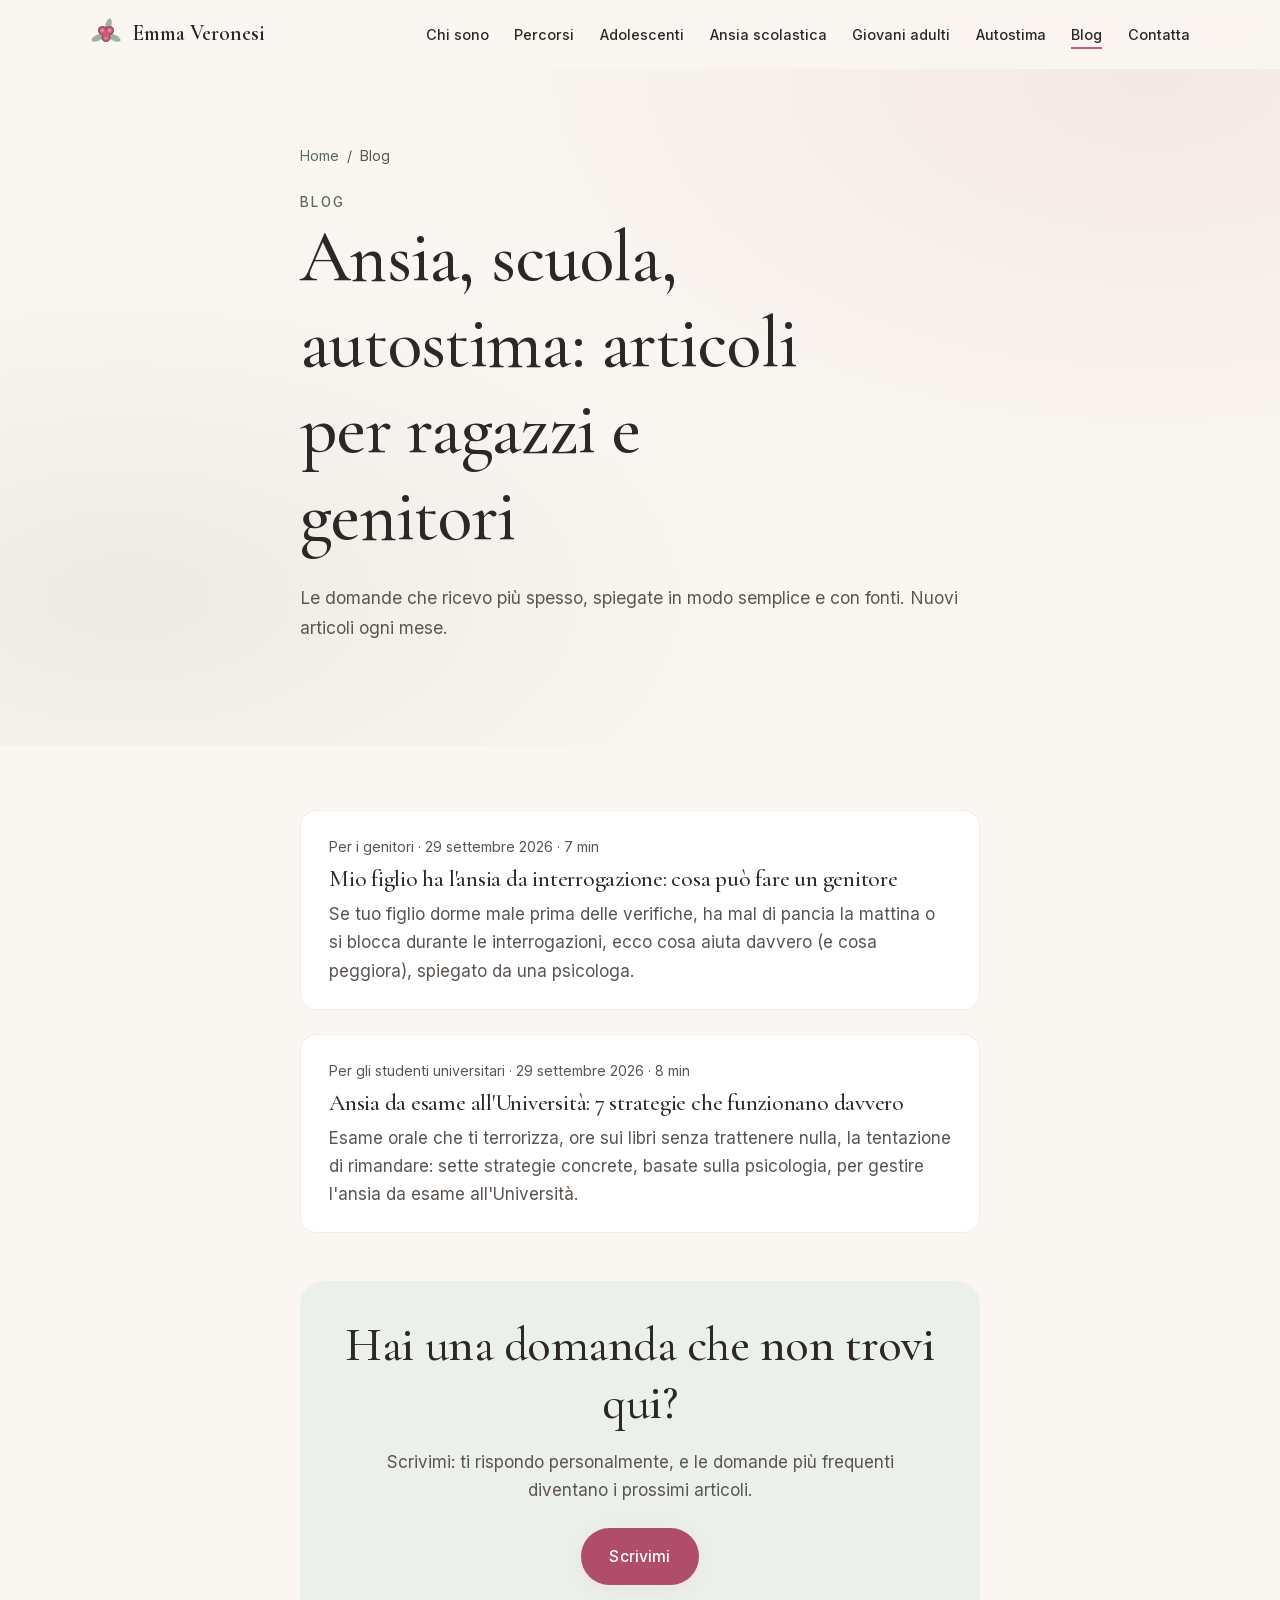
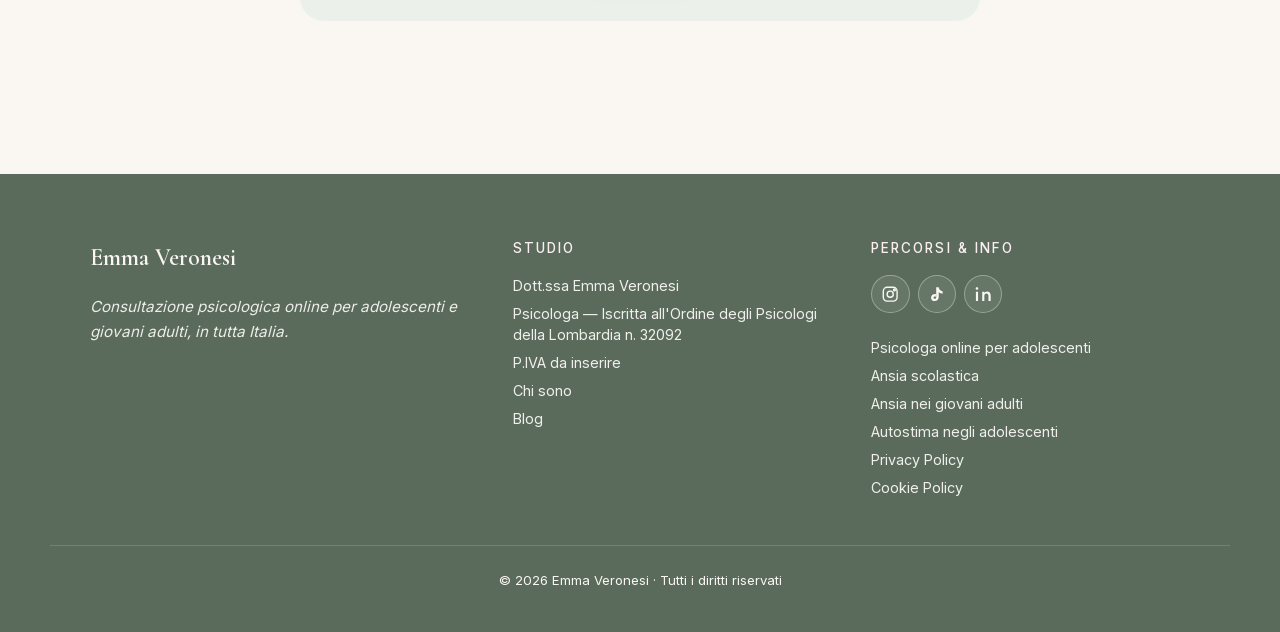
==== commit 9a03fe8e: "Self-host Cormorant Garamond and Inter (variable WOFF2, latin + latin-ext) Removes the render-blocki" ====
--- a/blog/index.html
+++ b/blog/index.html
@@ -150,9 +150,9 @@
 </script>
 
   <link rel="icon" type="image/svg+xml" href="../assets/img/favicon.svg" />
-  <link rel="preconnect" href="https://fonts.googleapis.com" />
-  <link rel="preconnect" href="https://fonts.gstatic.com" crossorigin />
-  <link rel="stylesheet" href="https://fonts.googleapis.com/css2?family=Cormorant+Garamond:ital,wght@0,400;0,500;0,600;1,400;1,500&family=Inter:wght@400;500;600&display=swap" />
+  <!-- Font self-hosted (vedi assets/fonts/ e @font-face in styles.css) -->
+  <link rel="preload" as="font" type="font/woff2" href="../assets/fonts/cormorant-garamond-latin.woff2" crossorigin />
+  <link rel="preload" as="font" type="font/woff2" href="../assets/fonts/inter-latin.woff2" crossorigin />
   <link rel="stylesheet" href="../assets/css/styles.css" />
 </head>
 <body>
--- a/assets/css/styles.css
+++ b/assets/css/styles.css
@@ -2,6 +2,64 @@
    Sito Emma Veronesi — Foglio di stile principale
    Palette derivata dalla camelia: rosa cipria + verde salvia
    ============================================================ */
+
+/* ---------- Font self-hosted (variable WOFF2, sottoinsiemi latin + latin-ext) ----------
+   Scaricati da Google Fonts e serviti da assets/fonts/: nessuna richiesta a terzi,
+   niente render-blocking esterno, nessun dato inviato a Google. ---------- */
+/* Cormorant Garamond normal — latin */
+@font-face {
+  font-family: 'Cormorant Garamond';
+  font-style: normal;
+  font-weight: 400 600;
+  font-display: swap;
+  src: url(../fonts/cormorant-garamond-latin.woff2) format('woff2');
+  unicode-range: U+0000-00FF, U+0131, U+0152-0153, U+02BB-02BC, U+02C6, U+02DA, U+02DC, U+0304, U+0308, U+0329, U+2000-206F, U+20AC, U+2122, U+2191, U+2193, U+2212, U+2215, U+FEFF, U+FFFD;
+}
+/* Cormorant Garamond normal — latin-ext */
+@font-face {
+  font-family: 'Cormorant Garamond';
+  font-style: normal;
+  font-weight: 400 600;
+  font-display: swap;
+  src: url(../fonts/cormorant-garamond-latin-ext.woff2) format('woff2');
+  unicode-range: U+0100-02BA, U+02BD-02C5, U+02C7-02CC, U+02CE-02D7, U+02DD-02FF, U+0304, U+0308, U+0329, U+1D00-1DBF, U+1E00-1E9F, U+1EF2-1EFF, U+2020, U+20A0-20AB, U+20AD-20C0, U+2113, U+2C60-2C7F, U+A720-A7FF;
+}
+/* Cormorant Garamond italic — latin */
+@font-face {
+  font-family: 'Cormorant Garamond';
+  font-style: italic;
+  font-weight: 400 500;
+  font-display: swap;
+  src: url(../fonts/cormorant-garamond-italic-latin.woff2) format('woff2');
+  unicode-range: U+0000-00FF, U+0131, U+0152-0153, U+02BB-02BC, U+02C6, U+02DA, U+02DC, U+0304, U+0308, U+0329, U+2000-206F, U+20AC, U+2122, U+2191, U+2193, U+2212, U+2215, U+FEFF, U+FFFD;
+}
+/* Cormorant Garamond italic — latin-ext */
+@font-face {
+  font-family: 'Cormorant Garamond';
+  font-style: italic;
+  font-weight: 400 500;
+  font-display: swap;
+  src: url(../fonts/cormorant-garamond-italic-latin-ext.woff2) format('woff2');
+  unicode-range: U+0100-02BA, U+02BD-02C5, U+02C7-02CC, U+02CE-02D7, U+02DD-02FF, U+0304, U+0308, U+0329, U+1D00-1DBF, U+1E00-1E9F, U+1EF2-1EFF, U+2020, U+20A0-20AB, U+20AD-20C0, U+2113, U+2C60-2C7F, U+A720-A7FF;
+}
+/* Inter normal — latin */
+@font-face {
+  font-family: 'Inter';
+  font-style: normal;
+  font-weight: 400 600;
+  font-display: swap;
+  src: url(../fonts/inter-latin.woff2) format('woff2');
+  unicode-range: U+0000-00FF, U+0131, U+0152-0153, U+02BB-02BC, U+02C6, U+02DA, U+02DC, U+0304, U+0308, U+0329, U+2000-206F, U+20AC, U+2122, U+2191, U+2193, U+2212, U+2215, U+FEFF, U+FFFD;
+}
+/* Inter normal — latin-ext */
+@font-face {
+  font-family: 'Inter';
+  font-style: normal;
+  font-weight: 400 600;
+  font-display: swap;
+  src: url(../fonts/inter-latin-ext.woff2) format('woff2');
+  unicode-range: U+0100-02BA, U+02BD-02C5, U+02C7-02CC, U+02CE-02D7, U+02DD-02FF, U+0304, U+0308, U+0329, U+1D00-1DBF, U+1E00-1E9F, U+1EF2-1EFF, U+2020, U+20A0-20AB, U+20AD-20C0, U+2113, U+2C60-2C7F, U+A720-A7FF;
+}
 
 /* ---------- Design tokens ---------- */
 :root {
